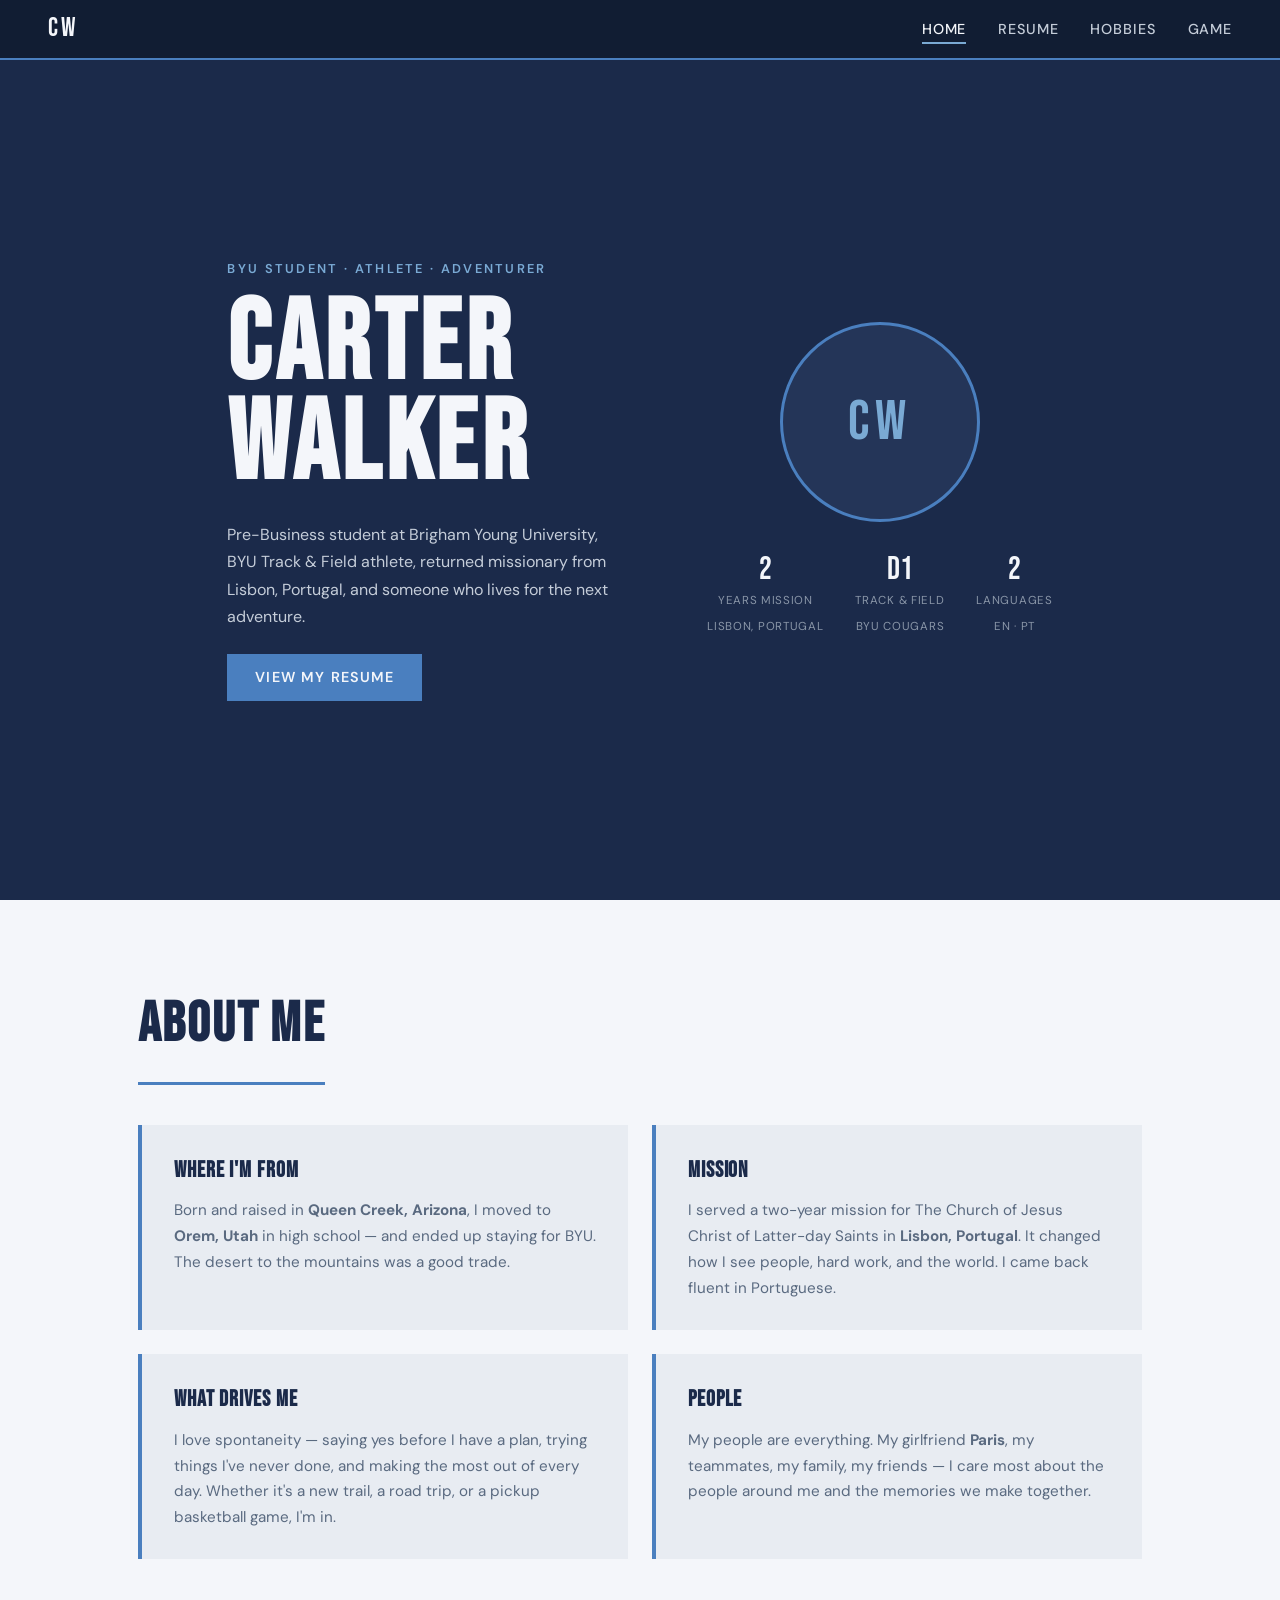
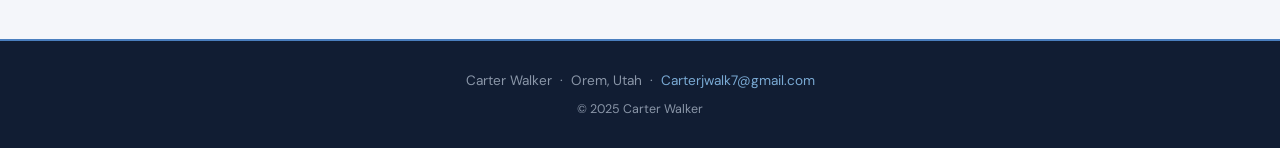
==== index.html @ a54def49 "Add files via upload" ====
<!DOCTYPE html>
<html lang="en">
<head>
  <meta charset="UTF-8" />
  <meta name="viewport" content="width=device-width, initial-scale=1.0"/>
  <title>Carter Walker</title>
  <link href="https://fonts.googleapis.com/css2?family=Bebas+Neue&family=DM+Sans:wght@300;400;500;600&display=swap" rel="stylesheet">
  <link rel="stylesheet" href="style.css">
</head>
<body>

  <nav>
    <div class="nav-brand">CW</div>
    <ul class="nav-links">
      <li><a href="index.html" class="active">Home</a></li>
      <li><a href="resume.html">Resume</a></li>
      <li><a href="hobbies.html">Hobbies</a></li>
      <li><a href="game.html">Game</a></li>
    </ul>
  </nav>

  <section class="hero">
    <div class="hero-content">
      <p class="hero-label">BYU Student · Athlete · Adventurer</p>
      <h1>Carter<br>Walker</h1>
      <p class="hero-bio">Pre-Business student at Brigham Young University, BYU Track & Field athlete, returned missionary from Lisbon, Portugal, and someone who lives for the next adventure.</p>
      <a href="resume.html" class="btn">View My Resume</a>
    </div>
    <div class="hero-card">
      <div class="profile-placeholder">
        <span>CW</span>
      </div>
      <div class="hero-stats">
        <div class="stat">
          <span class="stat-num">2</span>
          <span class="stat-label">Years Mission<br>Lisbon, Portugal</span>
        </div>
        <div class="stat">
          <span class="stat-num">D1</span>
          <span class="stat-label">Track &amp; Field<br>BYU Cougars</span>
        </div>
        <div class="stat">
          <span class="stat-num">2</span>
          <span class="stat-label">Languages<br>EN · PT</span>
        </div>
      </div>
    </div>
  </section>

  <section class="about">
    <h2>About Me</h2>
    <div class="about-grid">
      <div class="about-block">
        <h3>Where I'm From</h3>
        <p>Born and raised in <strong>Queen Creek, Arizona</strong>, I moved to <strong>Orem, Utah</strong> in high school — and ended up staying for BYU. The desert to the mountains was a good trade.</p>
      </div>
      <div class="about-block">
        <h3>Mission</h3>
        <p>I served a two-year mission for The Church of Jesus Christ of Latter-day Saints in <strong>Lisbon, Portugal</strong>. It changed how I see people, hard work, and the world. I came back fluent in Portuguese.</p>
      </div>
      <div class="about-block">
        <h3>What Drives Me</h3>
        <p>I love spontaneity — saying yes before I have a plan, trying things I've never done, and making the most out of every day. Whether it's a new trail, a road trip, or a pickup basketball game, I'm in.</p>
      </div>
      <div class="about-block">
        <h3>People</h3>
        <p>My people are everything. My girlfriend <strong>Paris</strong>, my teammates, my family, my friends — I care most about the people around me and the memories we make together.</p>
      </div>
    </div>
  </section>

  <footer>
    <p>Carter Walker &nbsp;·&nbsp; Orem, Utah &nbsp;·&nbsp; <a href="mailto:Carterjwalk7@gmail.com">Carterjwalk7@gmail.com</a></p>
    <p class="footer-copy">&copy; 2025 Carter Walker</p>
  </footer>

</body>
</html>
---- style.css ----
/* =====================
   CSS VARIABLES
   ===================== */
:root {
  --navy: #1B2A4A;
  --navy-dark: #111D33;
  --navy-mid: #243558;
  --grey-light: #E8ECF2;
  --grey-mid: #C5CDD9;
  --grey-dark: #8A96A8;
  --white: #F4F6FA;
  --accent: #4A7FBF;
  --accent-light: #7AAAD4;
  --text: #1B2A4A;
  --text-light: #5A6A80;
}

/* =====================
   RESET & BASE
   ===================== */
* { margin: 0; padding: 0; box-sizing: border-box; }

html { scroll-behavior: smooth; }

body {
  font-family: 'DM Sans', sans-serif;
  background: var(--white);
  color: var(--text);
  line-height: 1.6;
}

h1, h2, h3 {
  font-family: 'Bebas Neue', sans-serif;
  letter-spacing: 0.04em;
}

a { color: inherit; text-decoration: none; }

/* =====================
   NAV
   ===================== */
nav {
  background: var(--navy-dark);
  display: flex;
  align-items: center;
  justify-content: space-between;
  padding: 0 48px;
  height: 60px;
  position: sticky;
  top: 0;
  z-index: 100;
  border-bottom: 2px solid var(--accent);
}

.nav-brand {
  font-family: 'Bebas Neue', sans-serif;
  font-size: 1.6rem;
  color: var(--white);
  letter-spacing: 0.1em;
}

.nav-links {
  list-style: none;
  display: flex;
  gap: 32px;
}

.nav-links a {
  color: var(--grey-mid);
  font-size: 0.9rem;
  font-weight: 500;
  letter-spacing: 0.06em;
  text-transform: uppercase;
  transition: color 0.2s;
  padding-bottom: 4px;
  border-bottom: 2px solid transparent;
}

.nav-links a:hover,
.nav-links a.active {
  color: var(--white);
  border-bottom-color: var(--accent-light);
}

/* =====================
   BUTTONS
   ===================== */
.btn {
  display: inline-block;
  background: var(--accent);
  color: var(--white);
  padding: 12px 28px;
  font-family: 'DM Sans', sans-serif;
  font-weight: 600;
  font-size: 0.9rem;
  letter-spacing: 0.08em;
  text-transform: uppercase;
  border: none;
  cursor: pointer;
  transition: background 0.2s, transform 0.15s;
  margin-top: 24px;
}

.btn:hover {
  background: var(--navy);
  transform: translateY(-2px);
}

/* =====================
   HERO (index)
   ===================== */
.hero {
  background: var(--navy);
  min-height: calc(100vh - 60px);
  display: flex;
  align-items: center;
  justify-content: center;
  gap: 80px;
  padding: 80px 48px;
}

.hero-content { max-width: 480px; }

.hero-label {
  font-size: 0.8rem;
  font-weight: 600;
  letter-spacing: 0.18em;
  text-transform: uppercase;
  color: var(--accent-light);
  margin-bottom: 16px;
}

.hero-content h1 {
  font-family: 'Bebas Neue', sans-serif;
  font-size: 7rem;
  line-height: 0.9;
  color: var(--white);
  margin-bottom: 24px;
}

.hero-bio {
  color: var(--grey-mid);
  font-size: 1rem;
  line-height: 1.7;
  max-width: 400px;
}

.hero-card {
  display: flex;
  flex-direction: column;
  align-items: center;
  gap: 32px;
}

.profile-placeholder {
  width: 200px;
  height: 200px;
  border-radius: 50%;
  background: var(--navy-mid);
  border: 3px solid var(--accent);
  display: flex;
  align-items: center;
  justify-content: center;
}

.profile-placeholder span {
  font-family: 'Bebas Neue', sans-serif;
  font-size: 3.5rem;
  color: var(--accent-light);
  letter-spacing: 0.1em;
}

.hero-stats {
  display: flex;
  gap: 32px;
}

.stat { text-align: center; }

.stat-num {
  display: block;
  font-family: 'Bebas Neue', sans-serif;
  font-size: 2rem;
  color: var(--white);
  line-height: 1;
}

.stat-label {
  font-size: 0.72rem;
  color: var(--grey-dark);
  letter-spacing: 0.06em;
  text-transform: uppercase;
  line-height: 1.4;
}

/* =====================
   ABOUT SECTION (index)
   ===================== */
.about {
  padding: 80px 48px;
  max-width: 1100px;
  margin: 0 auto;
}

.about h2 {
  font-size: 3.5rem;
  color: var(--navy);
  margin-bottom: 40px;
  border-bottom: 3px solid var(--accent);
  padding-bottom: 12px;
  display: inline-block;
}

.about-grid {
  display: grid;
  grid-template-columns: 1fr 1fr;
  gap: 24px;
}

.about-block {
  background: var(--grey-light);
  padding: 28px 32px;
  border-left: 4px solid var(--accent);
}

.about-block h3 {
  font-size: 1.4rem;
  color: var(--navy);
  margin-bottom: 10px;
}

.about-block p {
  font-size: 0.95rem;
  color: var(--text-light);
  line-height: 1.7;
}

/* =====================
   PAGE HEADER (inner pages)
   ===================== */
.page-header {
  background: var(--navy);
  padding: 60px 48px 48px;
  text-align: center;
}

.page-header h1 {
  font-size: 4.5rem;
  color: var(--white);
}

.page-header p {
  color: var(--grey-mid);
  font-size: 0.95rem;
  margin-top: 8px;
  letter-spacing: 0.06em;
}

/* =====================
   RESUME PAGE
   ===================== */
.resume-body {
  max-width: 900px;
  margin: 0 auto;
  padding: 60px 48px;
}

.resume-section {
  margin-bottom: 48px;
}

.resume-section h2 {
  font-size: 2rem;
  color: var(--navy);
  border-bottom: 2px solid var(--accent);
  padding-bottom: 8px;
  margin-bottom: 24px;
}

.resume-item {
  margin-bottom: 24px;
}

.resume-item-header {
  display: flex;
  justify-content: space-between;
  align-items: baseline;
  flex-wrap: wrap;
  gap: 8px;
  margin-bottom: 6px;
}

.resume-item h3 {
  font-family: 'DM Sans', sans-serif;
  font-size: 1rem;
  font-weight: 600;
  color: var(--navy);
}

.resume-item .role {
  font-size: 0.9rem;
  color: var(--accent);
  font-weight: 500;
}

.resume-item .date {
  font-size: 0.82rem;
  color: var(--grey-dark);
  letter-spacing: 0.04em;
}

.resume-item ul {
  padding-left: 20px;
  margin-top: 8px;
}

.resume-item ul li {
  font-size: 0.92rem;
  color: var(--text-light);
  margin-bottom: 4px;
  line-height: 1.6;
}

/* Skills table */
.skills-table {
  width: 100%;
  border-collapse: collapse;
  font-size: 0.92rem;
}

.skills-table th {
  background: var(--navy);
  color: var(--white);
  padding: 10px 16px;
  text-align: left;
  font-family: 'DM Sans', sans-serif;
  font-weight: 600;
  font-size: 0.85rem;
  letter-spacing: 0.06em;
  text-transform: uppercase;
}

.skills-table td {
  padding: 10px 16px;
  border-bottom: 1px solid var(--grey-mid);
  color: var(--text-light);
}

.skills-table tr:nth-child(even) td {
  background: var(--grey-light);
}

/* Contact form */
.contact-form {
  display: grid;
  gap: 16px;
  max-width: 560px;
}

.contact-form label {
  font-size: 0.82rem;
  font-weight: 600;
  letter-spacing: 0.06em;
  text-transform: uppercase;
  color: var(--navy);
  display: block;
  margin-bottom: 4px;
}

.contact-form input,
.contact-form textarea {
  width: 100%;
  padding: 10px 14px;
  border: 2px solid var(--grey-mid);
  background: var(--white);
  font-family: 'DM Sans', sans-serif;
  font-size: 0.95rem;
  color: var(--text);
  outline: none;
  transition: border-color 0.2s;
}

.contact-form input:focus,
.contact-form textarea:focus {
  border-color: var(--accent);
}

.contact-form textarea { height: 120px; resize: vertical; }

/* =====================
   HOBBIES PAGE
   ===================== */
.hobbies-body {
  max-width: 1000px;
  margin: 0 auto;
  padding: 60px 48px;
}

.hobbies-body h2 {
  font-size: 2rem;
  color: var(--navy);
  border-bottom: 2px solid var(--accent);
  padding-bottom: 8px;
  margin-bottom: 24px;
}

.hobby-section {
  margin-bottom: 56px;
}

.hobby-intro {
  font-size: 0.97rem;
  color: var(--text-light);
  max-width: 700px;
  margin-bottom: 24px;
  line-height: 1.7;
}

.hobby-cards {
  display: grid;
  grid-template-columns: repeat(3, 1fr);
  gap: 16px;
  margin-bottom: 24px;
}

.hobby-card {
  background: var(--navy);
  color: var(--white);
  padding: 24px 20px;
  text-align: center;
}

.hobby-card .icon {
  font-size: 2rem;
  margin-bottom: 10px;
}

.hobby-card h4 {
  font-family: 'Bebas Neue', sans-serif;
  font-size: 1.3rem;
  letter-spacing: 0.06em;
  margin-bottom: 6px;
}

.hobby-card p {
  font-size: 0.85rem;
  color: var(--grey-mid);
  line-height: 1.5;
}

.track-list {
  display: grid;
  grid-template-columns: 1fr 1fr;
  gap: 16px;
}

.track-item {
  background: var(--grey-light);
  border-left: 4px solid var(--accent);
  padding: 16px 20px;
}

.track-item h4 {
  font-family: 'DM Sans', sans-serif;
  font-size: 0.95rem;
  font-weight: 600;
  color: var(--navy);
  margin-bottom: 4px;
}

.track-item p {
  font-size: 0.87rem;
  color: var(--text-light);
}

/* Ordered list style */
.styled-ol {
  padding-left: 20px;
  margin-top: 12px;
}

.styled-ol li {
  font-size: 0.95rem;
  color: var(--text-light);
  margin-bottom: 6px;
  line-height: 1.6;
}

/* =====================
   GAME PAGE
   ===================== */
.game-body {
  max-width: 700px;
  margin: 0 auto;
  padding: 60px 48px;
  text-align: center;
}

.game-body p {
  color: var(--text-light);
  margin-bottom: 32px;
  font-size: 0.97rem;
}

#game-container {
  background: var(--navy-dark);
  border: 2px solid var(--accent);
  padding: 32px;
  margin: 0 auto;
}

#game-question {
  font-family: 'Bebas Neue', sans-serif;
  font-size: 1.8rem;
  color: var(--white);
  margin-bottom: 24px;
  letter-spacing: 0.04em;
  min-height: 60px;
}

#game-options {
  display: grid;
  grid-template-columns: 1fr 1fr;
  gap: 12px;
  margin-bottom: 20px;
}

.option-btn {
  background: var(--navy-mid);
  color: var(--white);
  border: 2px solid var(--grey-dark);
  padding: 14px 12px;
  font-family: 'DM Sans', sans-serif;
  font-size: 0.9rem;
  font-weight: 500;
  cursor: pointer;
  transition: all 0.15s;
  text-align: center;
}

.option-btn:hover { background: var(--accent); border-color: var(--accent); }
.option-btn.correct { background: #2e7d52; border-color: #2e7d52; }
.option-btn.wrong { background: #8b2635; border-color: #8b2635; }

#game-feedback {
  font-size: 0.95rem;
  color: var(--grey-mid);
  min-height: 28px;
  margin-bottom: 16px;
}

#game-score {
  font-family: 'Bebas Neue', sans-serif;
  font-size: 1.3rem;
  color: var(--accent-light);
  letter-spacing: 0.08em;
  margin-bottom: 16px;
}

/* =====================
   FOOTER
   ===================== */
footer {
  background: var(--navy-dark);
  color: var(--grey-dark);
  text-align: center;
  padding: 28px 48px;
  font-size: 0.85rem;
  border-top: 2px solid var(--accent);
  line-height: 1.8;
}

footer a {
  color: var(--accent-light);
}

footer a:hover { color: var(--white); }

.footer-copy {
  font-size: 0.78rem;
  color: var(--grey-dark);
  margin-top: 4px;
}

/* =====================
   RESPONSIVE
   ===================== */
@media (max-width: 768px) {
  nav { padding: 0 20px; }
  .nav-links { gap: 16px; }
  .hero { flex-direction: column; gap: 40px; padding: 48px 24px; text-align: center; }
  .hero-content h1 { font-size: 5rem; }
  .about { padding: 48px 24px; }
  .about-grid { grid-template-columns: 1fr; }
  .resume-body, .hobbies-body, .game-body { padding: 40px 24px; }
  .hobby-cards { grid-template-columns: 1fr; }
  .track-list { grid-template-columns: 1fr; }
  #game-options { grid-template-columns: 1fr; }
}
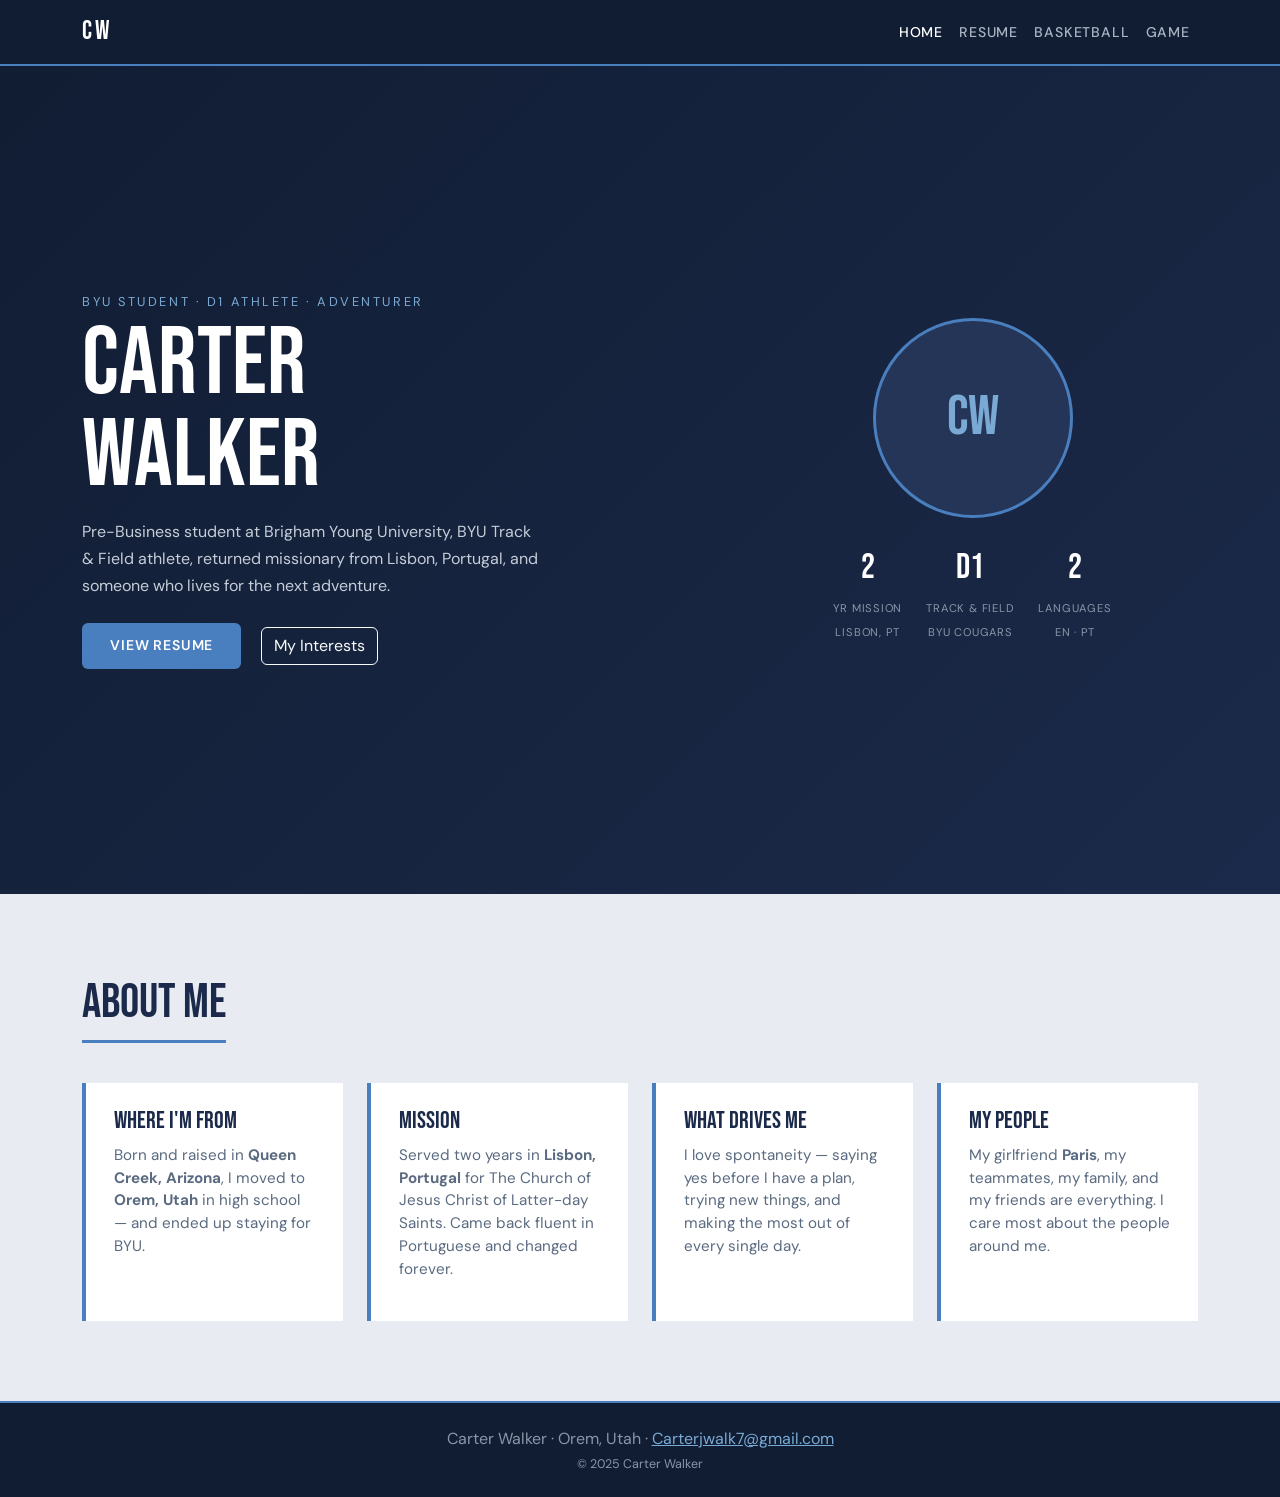
==== commit ac24e756: "Add files via upload" ====
--- a/index.html
+++ b/index.html
@@ -4,75 +4,143 @@
   <meta charset="UTF-8" />
   <meta name="viewport" content="width=device-width, initial-scale=1.0"/>
   <title>Carter Walker</title>
+  <link href="https://cdn.jsdelivr.net/npm/bootstrap@5.3.2/dist/css/bootstrap.min.css" rel="stylesheet">
   <link href="https://fonts.googleapis.com/css2?family=Bebas+Neue&family=DM+Sans:wght@300;400;500;600&display=swap" rel="stylesheet">
-  <link rel="stylesheet" href="style.css">
+  <style>
+    :root {
+      --navy: #1B2A4A;
+      --navy-dark: #111D33;
+      --accent: #4A7FBF;
+      --grey-light: #E8ECF2;
+    }
+    body { font-family: 'DM Sans', sans-serif; }
+    .navbar { background-color: var(--navy-dark) !important; border-bottom: 2px solid var(--accent); }
+    .navbar-brand { font-family: 'Bebas Neue', sans-serif; font-size: 1.6rem; letter-spacing: 0.1em; color: #fff !important; }
+    .nav-link { color: #aab4c4 !important; font-size: 0.88rem; letter-spacing: 0.06em; text-transform: uppercase; font-weight: 500; }
+    .nav-link:hover, .nav-link.active { color: #fff !important; }
+
+    /* HERO */
+    .hero {
+      background: linear-gradient(135deg, var(--navy-dark) 0%, var(--navy) 100%);
+      min-height: 92vh;
+      display: flex;
+      align-items: center;
+      color: #fff;
+    }
+    .hero h1 { font-family: 'Bebas Neue', sans-serif; font-size: 6rem; line-height: 0.95; }
+    .hero-label { font-size: 0.8rem; letter-spacing: 0.2em; text-transform: uppercase; color: #7AAAD4; }
+    .hero-bio { color: #C5CDD9; font-size: 1rem; line-height: 1.7; }
+    .stat-num { font-family: 'Bebas Neue', sans-serif; font-size: 2.2rem; color: #fff; display: block; }
+    .stat-label { font-size: 0.7rem; color: #8A96A8; text-transform: uppercase; letter-spacing: 0.07em; }
+    .profile-circle {
+      width: 200px; height: 200px; border-radius: 50%;
+      background: #243558; border: 3px solid var(--accent);
+      display: flex; align-items: center; justify-content: center;
+      font-family: 'Bebas Neue', sans-serif; font-size: 3.5rem; color: #7AAAD4;
+    }
+    .btn-accent { background: var(--accent); color: #fff; border: none; padding: 12px 28px; font-weight: 600; letter-spacing: 0.06em; text-transform: uppercase; font-size: 0.88rem; }
+    .btn-accent:hover { background: var(--navy); color: #fff; }
+
+    /* ABOUT */
+    .about-section { padding: 80px 0; background: var(--grey-light); }
+    .about-card { background: #fff; border-left: 4px solid var(--accent); padding: 24px 28px; height: 100%; }
+    .about-card h3 { font-family: 'Bebas Neue', sans-serif; font-size: 1.5rem; color: var(--navy); }
+    .about-card p { color: #5A6A80; font-size: 0.95rem; }
+    .section-title { font-family: 'Bebas Neue', sans-serif; font-size: 3rem; color: var(--navy); border-bottom: 3px solid var(--accent); display: inline-block; padding-bottom: 8px; margin-bottom: 40px; }
+
+    footer { background: var(--navy-dark); color: #8A96A8; border-top: 2px solid var(--accent); }
+    footer a { color: #7AAAD4; }
+  </style>
 </head>
 <body>
 
-  <nav>
-    <div class="nav-brand">CW</div>
-    <ul class="nav-links">
-      <li><a href="index.html" class="active">Home</a></li>
-      <li><a href="resume.html">Resume</a></li>
-      <li><a href="hobbies.html">Hobbies</a></li>
-      <li><a href="game.html">Game</a></li>
-    </ul>
+  <nav class="navbar navbar-expand-lg sticky-top">
+    <div class="container">
+      <a class="navbar-brand" href="index.html">CW</a>
+      <button class="navbar-toggler" type="button" data-bs-toggle="collapse" data-bs-target="#navMenu">
+        <span class="navbar-toggler-icon"></span>
+      </button>
+      <div class="collapse navbar-collapse" id="navMenu">
+        <ul class="navbar-nav ms-auto">
+          <li class="nav-item"><a class="nav-link active" href="index.html">Home</a></li>
+          <li class="nav-item"><a class="nav-link" href="resume.html">Resume</a></li>
+          <li class="nav-item"><a class="nav-link" href="scratch.html">Basketball</a></li>
+          <li class="nav-item"><a class="nav-link" href="game.html">Game</a></li>
+        </ul>
+      </div>
+    </div>
   </nav>
 
+  <!-- HERO -->
   <section class="hero">
-    <div class="hero-content">
-      <p class="hero-label">BYU Student · Athlete · Adventurer</p>
-      <h1>Carter<br>Walker</h1>
-      <p class="hero-bio">Pre-Business student at Brigham Young University, BYU Track & Field athlete, returned missionary from Lisbon, Portugal, and someone who lives for the next adventure.</p>
-      <a href="resume.html" class="btn">View My Resume</a>
-    </div>
-    <div class="hero-card">
-      <div class="profile-placeholder">
-        <span>CW</span>
-      </div>
-      <div class="hero-stats">
-        <div class="stat">
-          <span class="stat-num">2</span>
-          <span class="stat-label">Years Mission<br>Lisbon, Portugal</span>
+    <div class="container">
+      <div class="row align-items-center gy-5">
+        <div class="col-lg-7">
+          <p class="hero-label mb-2">BYU Student · D1 Athlete · Adventurer</p>
+          <h1>Carter<br>Walker</h1>
+          <p class="hero-bio mt-3 mb-4" style="max-width:460px;">Pre-Business student at Brigham Young University, BYU Track & Field athlete, returned missionary from Lisbon, Portugal, and someone who lives for the next adventure.</p>
+          <a href="resume.html" class="btn btn-accent me-3">View Resume</a>
+          <a href="scratch.html" class="btn btn-outline-light">My Interests</a>
         </div>
-        <div class="stat">
-          <span class="stat-num">D1</span>
-          <span class="stat-label">Track &amp; Field<br>BYU Cougars</span>
-        </div>
-        <div class="stat">
-          <span class="stat-num">2</span>
-          <span class="stat-label">Languages<br>EN · PT</span>
+        <div class="col-lg-5 text-center">
+          <div class="profile-circle mx-auto mb-4">CW</div>
+          <div class="d-flex justify-content-center gap-4">
+            <div class="text-center">
+              <span class="stat-num">2</span>
+              <span class="stat-label">Yr Mission<br>Lisbon, PT</span>
+            </div>
+            <div class="text-center">
+              <span class="stat-num">D1</span>
+              <span class="stat-label">Track &amp; Field<br>BYU Cougars</span>
+            </div>
+            <div class="text-center">
+              <span class="stat-num">2</span>
+              <span class="stat-label">Languages<br>EN · PT</span>
+            </div>
+          </div>
         </div>
       </div>
     </div>
   </section>
 
-  <section class="about">
-    <h2>About Me</h2>
-    <div class="about-grid">
-      <div class="about-block">
-        <h3>Where I'm From</h3>
-        <p>Born and raised in <strong>Queen Creek, Arizona</strong>, I moved to <strong>Orem, Utah</strong> in high school — and ended up staying for BYU. The desert to the mountains was a good trade.</p>
-      </div>
-      <div class="about-block">
-        <h3>Mission</h3>
-        <p>I served a two-year mission for The Church of Jesus Christ of Latter-day Saints in <strong>Lisbon, Portugal</strong>. It changed how I see people, hard work, and the world. I came back fluent in Portuguese.</p>
-      </div>
-      <div class="about-block">
-        <h3>What Drives Me</h3>
-        <p>I love spontaneity — saying yes before I have a plan, trying things I've never done, and making the most out of every day. Whether it's a new trail, a road trip, or a pickup basketball game, I'm in.</p>
-      </div>
-      <div class="about-block">
-        <h3>People</h3>
-        <p>My people are everything. My girlfriend <strong>Paris</strong>, my teammates, my family, my friends — I care most about the people around me and the memories we make together.</p>
+  <!-- ABOUT -->
+  <section class="about-section">
+    <div class="container">
+      <h2 class="section-title">About Me</h2>
+      <div class="row g-4">
+        <div class="col-md-6 col-lg-3">
+          <div class="about-card">
+            <h3>Where I'm From</h3>
+            <p>Born and raised in <strong>Queen Creek, Arizona</strong>, I moved to <strong>Orem, Utah</strong> in high school — and ended up staying for BYU.</p>
+          </div>
+        </div>
+        <div class="col-md-6 col-lg-3">
+          <div class="about-card">
+            <h3>Mission</h3>
+            <p>Served two years in <strong>Lisbon, Portugal</strong> for The Church of Jesus Christ of Latter-day Saints. Came back fluent in Portuguese and changed forever.</p>
+          </div>
+        </div>
+        <div class="col-md-6 col-lg-3">
+          <div class="about-card">
+            <h3>What Drives Me</h3>
+            <p>I love spontaneity — saying yes before I have a plan, trying new things, and making the most out of every single day.</p>
+          </div>
+        </div>
+        <div class="col-md-6 col-lg-3">
+          <div class="about-card">
+            <h3>My People</h3>
+            <p>My girlfriend <strong>Paris</strong>, my teammates, my family, and my friends are everything. I care most about the people around me.</p>
+          </div>
+        </div>
       </div>
     </div>
   </section>
 
-  <footer>
-    <p>Carter Walker &nbsp;·&nbsp; Orem, Utah &nbsp;·&nbsp; <a href="mailto:Carterjwalk7@gmail.com">Carterjwalk7@gmail.com</a></p>
-    <p class="footer-copy">&copy; 2025 Carter Walker</p>
+  <footer class="py-4 text-center">
+    <p class="mb-1">Carter Walker · Orem, Utah · <a href="mailto:Carterjwalk7@gmail.com">Carterjwalk7@gmail.com</a></p>
+    <p class="mb-0" style="font-size:0.78rem;">&copy; 2025 Carter Walker</p>
   </footer>
 
+  <script src="https://cdn.jsdelivr.net/npm/bootstrap@5.3.2/dist/js/bootstrap.bundle.min.js"></script>
 </body>
 </html>
